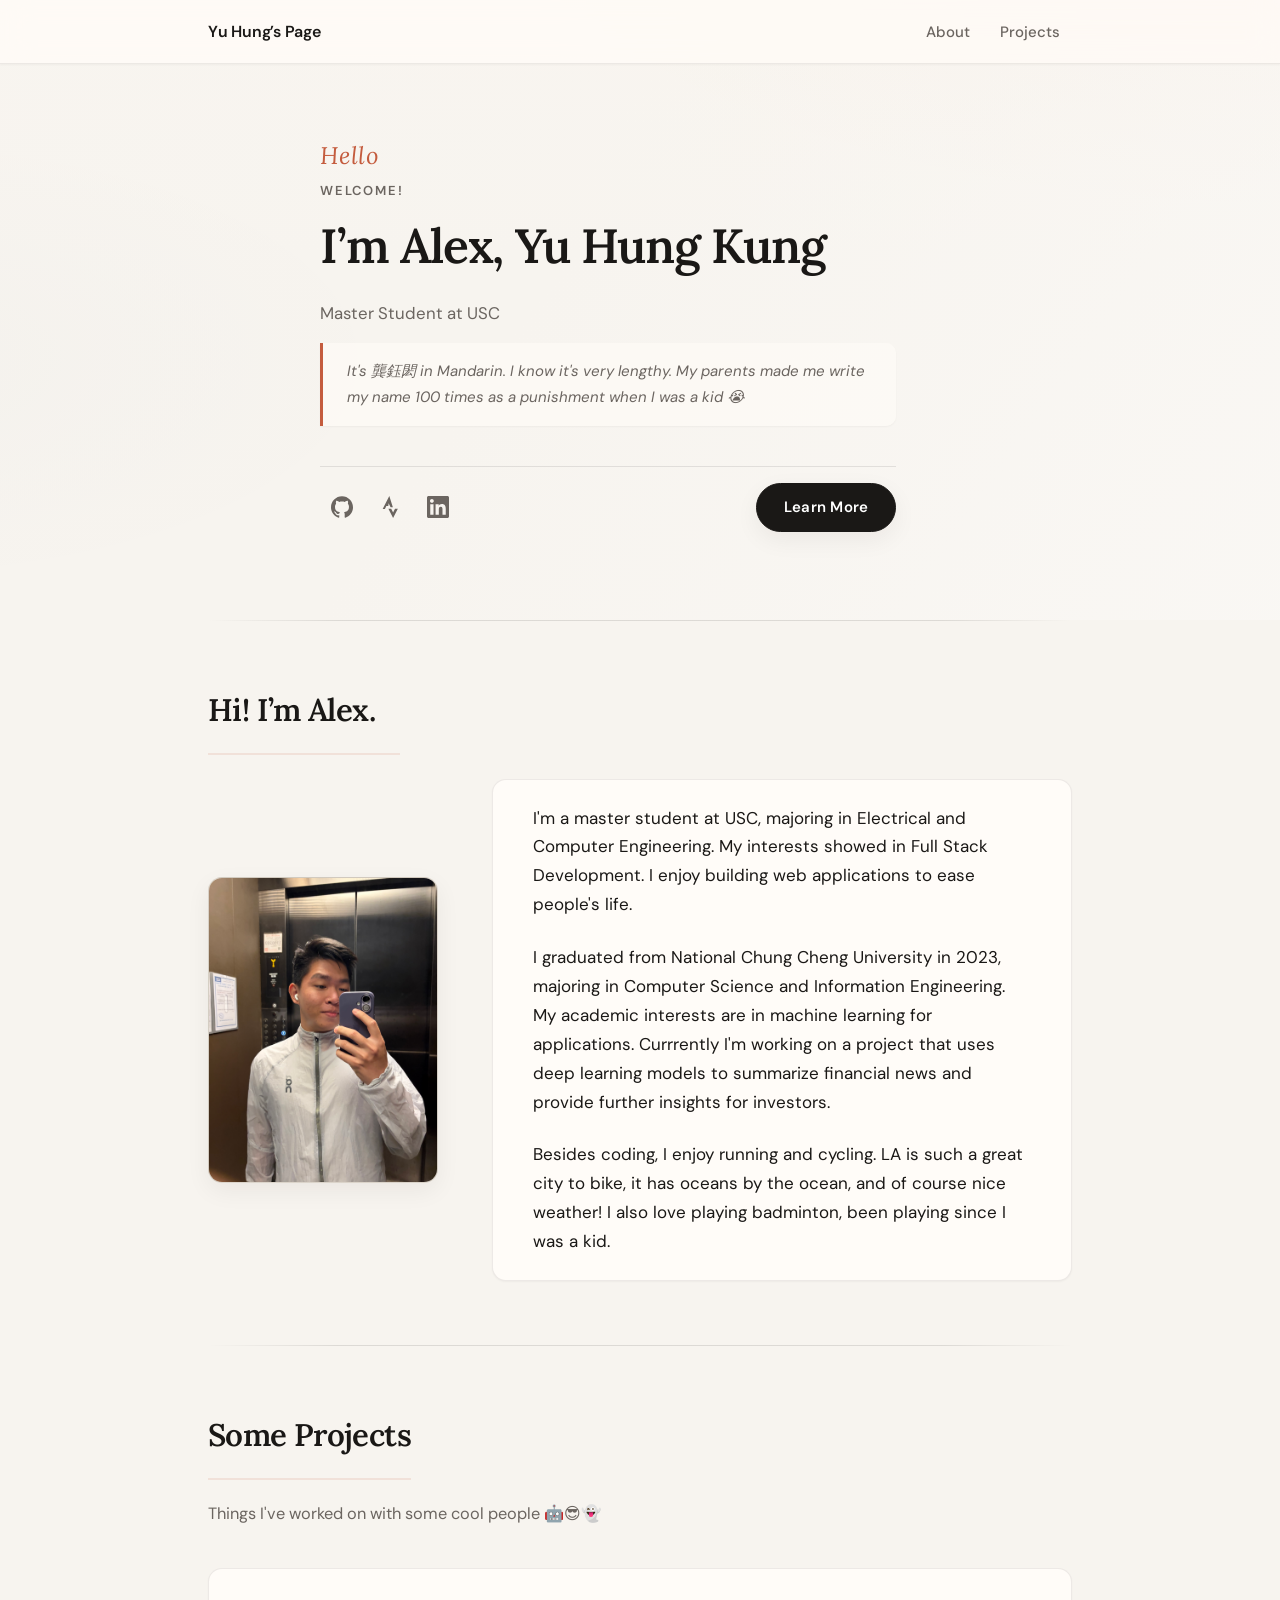
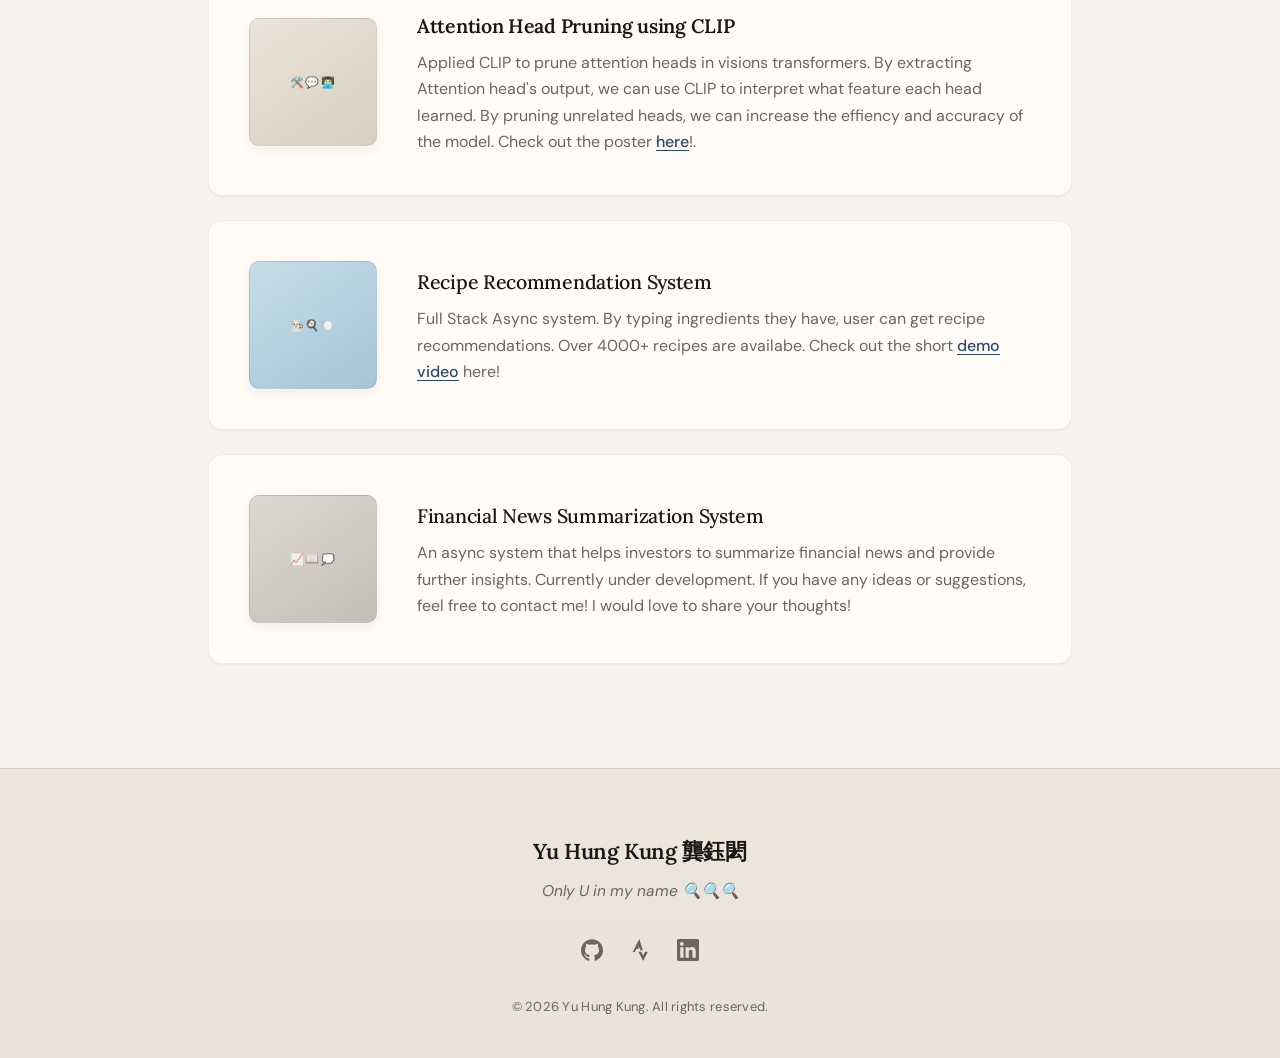
==== index.html @ aa0183d9 "20260429 First Commit My Portfolio" ====
<!DOCTYPE html>
<html lang="zh-Hant">
  <head>
    <meta charset="UTF-8" />
    <meta name="viewport" content="width=device-width, initial-scale=1" />
    <meta
      name="description"
      content="Your Name — personal site & portfolio"
    />
    <title>Yu Hung Kung</title>
    <link rel="preconnect" href="https://fonts.googleapis.com" />
    <link rel="preconnect" href="https://fonts.gstatic.com" crossorigin />
    <link
      href="https://fonts.googleapis.com/css2?family=DM+Sans:ital,opsz,wght@0,9..40,400;0,9..40,500;0,9..40,600;0,9..40,700;1,9..40,400&family=Lora:ital,wght@0,400;0,500;0,600;0,700;1,400&display=swap"
      rel="stylesheet"
    />
    <link rel="stylesheet" href="css/style.css" />
  </head>
  <body>
    <!-- Inline SVG symbols for social icons (no external assets) -->
    <svg
      class="svg-sprite"
      xmlns="http://www.w3.org/2000/svg"
      aria-hidden="true"
      focusable="false"
    >
      <symbol id="icon-github" viewBox="0 0 24 24">
        <path
          fill="currentColor"
          d="M12 .297c-6.63 0-12 5.373-12 12 0 5.303 3.438 9.8 8.205 11.385.6.113.82-.258.82-.577 0-.285-.01-1.04-.015-2.04-3.338.724-4.042-1.61-4.042-1.61C4.422 18.07 3.633 17.7 3.633 17.7c-1.087-.744.084-.729.084-.729 1.205.084 1.838 1.236 1.838 1.236 1.07 1.835 2.809 1.305 3.495.998.108-.776.417-1.305.76-1.605-2.665-.3-5.466-1.332-5.466-5.93 0-1.31.465-2.38 1.235-3.22-.135-.303-.54-1.523.105-3.176 0 0 1.005-.322 3.3 1.23.96-.267 1.98-.399 3-.405 1.02.006 2.04.138 3 .405 2.28-1.552 3.285-1.23 3.285-1.23.645 1.653.24 2.873.12 3.176.765.84 1.23 1.91 1.23 3.22 0 4.61-2.805 5.625-5.475 5.92.42.36.81 1.096.81 2.22 0 1.606-.015 2.896-.015 3.286 0 .315.21.69.825.57C20.565 22.092 24 17.592 24 12.297c0-6.627-5.373-12-12-12"
        />
      </symbol>
      <symbol id="icon-strava" viewBox="0 0 24 24">
        <path
          fill="currentColor"
          d="M15.387 17.944l-2.089-4.116h-3.065L15.387 24l5.15-10.172h-3.066m-7.008-5.972l2.208 4.292h2.442L11.244 0l-7.237 14.154h2.433l1.598-3.373h2.09"
        />
      </symbol>
      <symbol id="icon-linkedin" viewBox="0 0 24 24">
        <path
          fill="currentColor"
          d="M20.447 20.452h-3.554v-5.569c0-1.328-.027-3.037-1.852-3.037-1.853 0-2.136 1.445-2.136 2.939v5.667H9.351V9h3.414v1.561h.046c.477-.9 1.637-1.85 3.37-1.85 3.601 0 4.267 2.37 4.267 5.455v6.286zM5.337 7.433c-1.144 0-2.063-.926-2.063-2.065 0-1.138.92-2.063 2.063-2.063 1.14 0 2.064.925 2.064 2.063 0 1.139-.925 2.065-2.064 2.065zm1.782 13.019H3.555V9h3.564v11.452zM22.225 0H1.771C.792 0 0 .774 0 1.729v20.542C0 23.227.792 24 1.771 24h20.451C23.2 24 24 23.227 24 22.271V1.729C24 .774 23.2 0 22.222 0h.003z"
        />
      </symbol>
    </svg>

    <a class="skip-link" href="#main">跳至主要內容</a>

    <header class="site-header">
      <div class="container header-inner">
        <a class="logo" href="#">Yu Hung’s Page</a>
        <button
          type="button"
          class="nav-toggle"
          aria-expanded="false"
          aria-controls="site-nav"
          aria-label="開選單"
        >
          <span class="nav-toggle-bar"></span>
          <span class="nav-toggle-bar"></span>
        </button>
        <nav id="site-nav" class="site-nav" aria-label="主要導覽">
          <ul>
            <li><a href="#about">About</a></li>
            <li><a href="#projects">Projects</a></li>
          </ul>
        </nav>
      </div>
    </header>

    <main id="main">
      <section class="hero" aria-labelledby="hero-title">
        <!-- 同一個 hero-stack：影片 + 遮罩 + 文字疊在同一區塊，文字在上層 -->
        <div class="hero-stack">
          <div class="hero-media" aria-hidden="true">
            <video
              class="hero-video"
              autoplay
              muted
              loop
              playsinline
              preload="auto"
            >
              <source src="assets/background.mp4" type="video/mp4" />
            </video>
            <div class="hero-media-overlay"></div>
          </div>
          <div class="container hero-inner">
            <p class="hero-hello">Hello</p>
            <p class="hero-welcome">Welcome!</p>
            <h1 id="hero-title" class="hero-title">I’m Alex, Yu Hung Kung</h1>
            <p class="hero-tagline">
              Master Student at USC
            </p>
            <p class="hero-note" lang="en">
              It's 龔鈺閎 in Mandarin. I know it's very lengthy. My parents made me write my name 100 times as a punishment when I was a kid 😭
            </p>
            <div class="hero-actions">
              <ul class="social-row social-row--icons" aria-label="Social media">
                <li>
                  <a
                    class="social-link social-link--icon"
                    href="https://github.com/alex1792"
                    rel="noopener noreferrer"
                    aria-label="GitHub"
                  >
                    <svg class="social-icon" width="22" height="22" aria-hidden="true">
                      <use href="#icon-github" />
                    </svg>
                  </a>
                </li>
                <li>
                  <a
                    class="social-link social-link--icon"
                    href="https://www.strava.com/athletes/153705700"
                    rel="noopener noreferrer"
                    aria-label="Strava"
                  >
                    <svg class="social-icon" width="22" height="22" aria-hidden="true">
                      <use href="#icon-strava" />
                    </svg>
                  </a>
                </li>
                <li>
                  <a
                    class="social-link social-link--icon"
                    href="https://www.linkedin.com/in/yu-hung-kung-9819b7233/"
                    rel="noopener noreferrer"
                    aria-label="LinkedIn"
                  >
                    <svg class="social-icon" width="22" height="22" aria-hidden="true">
                      <use href="#icon-linkedin" />
                    </svg>
                  </a>
                </li>
              </ul>
              <a class="btn-learn" href="#about">Learn More</a>
            </div>
          </div>
        </div>
      </section>

      <section id="about" class="section about" aria-labelledby="about-title">
        <div class="container">
          <h2 id="about-title" class="section-heading">Hi! I’m Alex.</h2>
          <div class="about-split">
            <div class="about-photo">
              <div class="about-photo-frame">
                <!-- 換成 <img src="..." alt="Portrait of Your Name" /> -->
                <img src="assets/pic_of_me.jpg" alt="Portrait of Me" />
                <!-- <span class="about-photo-placeholder" aria-hidden="true">YN</span> -->
              </div>
            </div>
            <div class="about-prose">
              <p>
                I'm a master student at USC, majoring in Electrical and Computer Engineering.
                My interests showed in Full Stack Development. I enjoy building web applications to ease people's life.
                
              </p>
              <p>
                I graduated from National Chung Cheng University in 2023, majoring in Computer Science and Information Engineering.
                My academic interests are in machine learning for applications. Currrently I'm working
                on a project that uses deep learning models to summarize financial news
                and provide further insights for investors.
              </p>
              <p>
                Besides coding, I enjoy running and cycling. LA is such a great
                city to bike, it has oceans by the ocean, and of course nice weather!
                I also love playing badminton, been playing since I was a kid.
              </p>
            </div>
          </div>
        </div>
      </section>

      <section id="projects" class="section projects" aria-labelledby="projects-title">
        <div class="container">
          <h2 id="projects-title" class="section-heading">Some Projects</h2>
          <p class="projects-intro">
            Things I've worked on with some cool people 🤖😎👻
          </p>
          <div class="project-list">
            <article class="project-row">
              <div class="project-thumb">
                <span class="project-thumb-label">🛠️💬👨🏻‍💻</span>
              </div>
              <div class="project-copy">
                <h3 class="project-name">Attention Head Pruning using CLIP</h3>
                <p>
                  Applied CLIP to prune attention heads in visions transformers. By extracting Attention
                  head's output, we can use CLIP to interpret what feature each head learned.
                  By pruning unrelated heads, we can increase the effiency and accuracy of the model.

                  Check out the poster <a href="assets/Poster_Attention-Head_Pruning_for_Robust_Waterbirds_Classification.pdf">here</a>!.
                </p>
              </div>
            </article>
            <article class="project-row">
              <div class="project-thumb project-thumb--accent">
                <span class="project-thumb-label">👨🏻‍🍳🍳🍽️</span>
              </div>
              <div class="project-copy">
                <h3 class="project-name">
                  <a
                    href="https://github.com/alex1792/ee547-final-project-alex1792"
                    rel="noopener noreferrer"
                  >Recipe Recommendation System</a>
                </h3>
                <p>
                  Full Stack Async system. By typing ingredients they have, user can get
                  recipe recommendations. Over 4000+ recipes are availabe. Check out the 
                  short <a href="https://youtube.com/shorts/aTiYd_9zRZQ">demo video</a> here!
                </p>
              </div>
            </article>
            <article class="project-row">
              <div class="project-thumb project-thumb--muted">
                <span class="project-thumb-label">📈📖💭</span>
              </div>
              <div class="project-copy">
                <h3 class="project-name">
                  <a
                    href="https://github.com/alex1792/finance_news_summary_system"
                    rel="noopener noreferrer"
                  >Financial News Summarization System</a>
                </h3>
                <p>
                  An async system that helps investors to summarize financial news
                  and provide further insights. Currently under development. If you
                  have any ideas or suggestions, feel free to contact me! I would love
                  to share your thoughts!
                </p>
              </div>
            </article>
          </div>
        </div>
      </section>
    </main>

    <footer class="site-footer">
      <div class="container footer-inner">
        <p class="footer-name">Yu Hung Kung 龔鈺閎</p>
        <p class="footer-tagline">Only U in my name 🔍🔍🔍</p>
        <ul class="social-row social-row--icons social-row--footer" aria-label="Social media">
          <li>
            <a
              class="social-link social-link--icon"
              href="https://github.com/alex1792"
              rel="noopener noreferrer"
              aria-label="GitHub"
            >
              <svg class="social-icon" width="22" height="22" aria-hidden="true">
                <use href="#icon-github" />
              </svg>
            </a>
          </li>
          <li>
            <a
              class="social-link social-link--icon"
              href="https://www.strava.com/athletes/153705700"
              rel="noopener noreferrer"
              aria-label="Strava"
            >
              <svg class="social-icon" width="22" height="22" aria-hidden="true">
                <use href="#icon-strava" />
              </svg>
            </a>
          </li>
          <li>
            <a
              class="social-link social-link--icon"
              href="https://www.linkedin.com/in/yu-hung-kung-9819b7233/"
              rel="noopener noreferrer"
              aria-label="LinkedIn"
            >
              <svg class="social-icon" width="22" height="22" aria-hidden="true">
                <use href="#icon-linkedin" />
              </svg>
            </a>
          </li>
        </ul>
        <p class="footer-copy">© <span id="year"></span> Yu Hung Kung. All rights reserved.</p>
      </div>
    </footer>

    <script src="js/main.js"></script>
  </body>
</html>
---- css/style.css ----
/* Light academic portfolio — refined spacing, warmth, and micro-interaction */
:root {
  --bg: #f7f4ef;
  --bg-warm: #faf6f0;
  --bg-subtle: #ece6db;
  --surface: #fffcf8;
  --surface-elevated: #ffffff;
  --text: #1a1816;
  --text-muted: #6b6560;
  --link: #2a4a6f;
  --link-hover: #1e3550;
  --accent: #c45c3e;
  --accent-soft: rgba(196, 92, 62, 0.12);
  --border: rgba(26, 24, 22, 0.08);
  --border-strong: rgba(26, 24, 22, 0.14);
  --shadow-sm: 0 1px 2px rgba(26, 24, 22, 0.04);
  --shadow-md: 0 8px 24px rgba(26, 24, 22, 0.06);
  --shadow-lg: 0 20px 50px rgba(26, 24, 22, 0.08);
  --radius: 14px;
  --radius-sm: 10px;
  --radius-pill: 999px;
  --font-sans: "DM Sans", system-ui, sans-serif;
  --font-serif: "Lora", Georgia, serif;
  --space-xs: 0.5rem;
  --space-sm: 1rem;
  --space-md: 1.5rem;
  --space-lg: 2.5rem;
  --space-xl: 4rem;
  --max-width: 40rem;
  --wide-max: 54rem;
  /* 與 .hero-note 同寬，讓下方 actions 右緣對齊 */
  --hero-note-max: 36rem;
  /* Hero 背景影片垂直對準：50% 置中；數字变大（例如 65%–85%）= 畫面多看影片下方 */
  --hero-video-anchor-y: 70%;
  --header-h: 4rem;
  --ease-out: cubic-bezier(0.22, 1, 0.36, 1);
}

*,
*::before,
*::after {
  box-sizing: border-box;
}

html {
  scroll-behavior: smooth;
}

@media (prefers-reduced-motion: reduce) {
  html {
    scroll-behavior: auto;
  }

  *,
  *::before,
  *::after {
    animation-duration: 0.01ms !important;
    animation-iteration-count: 1 !important;
    transition-duration: 0.01ms !important;
  }
}

body {
  margin: 0;
  font-family: var(--font-sans);
  font-size: 1.0625rem;
  line-height: 1.7;
  color: var(--text);
  background-color: var(--bg);
  background-image:
    radial-gradient(ellipse 120% 80% at 100% -20%, rgba(196, 92, 62, 0.06), transparent 55%),
    radial-gradient(ellipse 80% 50% at -10% 40%, rgba(42, 74, 111, 0.04), transparent 50%),
    linear-gradient(180deg, var(--bg-warm) 0%, var(--bg) 28%, var(--bg) 100%);
  background-attachment: fixed;
  -webkit-font-smoothing: antialiased;
}

/* Hidden SVG sprite for <use href="#icon-…"> */
.svg-sprite {
  position: absolute;
  width: 0;
  height: 0;
  overflow: hidden;
}

::selection {
  background: rgba(42, 74, 111, 0.14);
  color: var(--text);
}

img {
  max-width: 100%;
  height: auto;
  display: block;
}

a {
  color: var(--link);
  text-decoration: underline;
  text-decoration-thickness: 1px;
  text-underline-offset: 0.2em;
  transition: color 0.15s var(--ease-out);
}

a:hover {
  color: var(--link-hover);
}

:focus-visible {
  outline: 2px solid var(--link);
  outline-offset: 3px;
}

.skip-link {
  position: absolute;
  top: -100px;
  left: var(--space-sm);
  padding: var(--space-xs) var(--space-sm);
  background: var(--text);
  color: var(--bg-warm);
  font-weight: 600;
  border-radius: var(--radius-sm);
  z-index: 100;
  text-decoration: none;
}

.skip-link:focus {
  top: var(--space-sm);
}

.skip-link:focus-visible {
  outline: 2px solid var(--accent);
  outline-offset: 2px;
}

.container {
  width: min(100% - var(--space-md) * 2, var(--wide-max));
  margin-inline: auto;
}

/* Header */
.site-header {
  position: sticky;
  top: 0;
  z-index: 50;
  height: var(--header-h);
  background: rgba(255, 252, 248, 0.78);
  backdrop-filter: blur(14px) saturate(1.2);
  -webkit-backdrop-filter: blur(14px) saturate(1.2);
  border-bottom: 1px solid var(--border);
  box-shadow: var(--shadow-sm);
}

.header-inner {
  height: 100%;
  display: flex;
  align-items: center;
  justify-content: space-between;
  gap: var(--space-sm);
}

.logo {
  font-weight: 600;
  font-size: 1rem;
  letter-spacing: -0.015em;
  color: var(--text);
  text-decoration: none;
  transition: color 0.2s var(--ease-out);
}

.logo:hover {
  color: var(--accent);
}

.site-nav ul {
  list-style: none;
  margin: 0;
  padding: 0;
  display: flex;
  gap: 0.35rem;
}

.site-nav a {
  color: var(--text-muted);
  text-decoration: none;
  font-weight: 500;
  font-size: 0.9375rem;
  padding: 0.4rem 0.75rem;
  border-radius: var(--radius-sm);
  transition:
    color 0.2s var(--ease-out),
    background 0.2s var(--ease-out);
}

.site-nav a:hover {
  color: var(--text);
  background: var(--accent-soft);
}

.nav-toggle {
  display: none;
  flex-direction: column;
  justify-content: center;
  gap: 6px;
  width: 44px;
  height: 44px;
  padding: 0;
  border: none;
  background: transparent;
  cursor: pointer;
  border-radius: var(--radius-sm);
}

.nav-toggle:focus-visible {
  outline-offset: 2px;
}

.nav-toggle-bar {
  display: block;
  width: 22px;
  height: 2px;
  background: var(--text);
  border-radius: 1px;
  margin-inline: auto;
  transition: transform 0.25s var(--ease-out);
}

.nav-toggle[aria-expanded="true"] .nav-toggle-bar:first-child {
  transform: translateY(4px) rotate(45deg);
}

.nav-toggle[aria-expanded="true"] .nav-toggle-bar:last-child {
  transform: translateY(-4px) rotate(-45deg);
}

@media (max-width: 720px) {
  .nav-toggle {
    display: flex;
  }

  .site-nav {
    position: absolute;
    top: var(--header-h);
    left: 0;
    right: 0;
    background: var(--surface-elevated);
    border-bottom: 1px solid var(--border);
    padding: var(--space-md);
    box-shadow: var(--shadow-lg);
    visibility: hidden;
    opacity: 0;
    transform: translateY(-8px);
    transition:
      opacity 0.22s var(--ease-out),
      transform 0.22s var(--ease-out),
      visibility 0.22s;
  }

  .site-nav.is-open {
    visibility: visible;
    opacity: 1;
    transform: translateY(0);
  }

  .site-nav ul {
    flex-direction: column;
    gap: 0.25rem;
  }

  .site-nav a {
    display: block;
    padding: 0.6rem 0.85rem;
  }
}

/* Hero — video + overlay + 文字在同一個 .hero-stack 內疊層（文字 z-index 在上） */
.hero {
  width: 100%;
  overflow: clip;
  padding: 0;
}

.hero-stack {
  position: relative;
  width: 100%;
  min-height: clamp(26rem, 58vh, 48rem);
  isolation: isolate;
}

.hero-media {
  position: absolute;
  inset: 0;
  z-index: 0;
  overflow: hidden;
  width: 100%;
  height: 100%;
}

.hero-video {
  position: absolute;
  inset: 0;
  width: 100%;
  height: 100%;
  display: block;
  object-fit: cover;
  object-position: center var(--hero-video-anchor-y);
}

.hero-media-overlay {
  position: absolute;
  inset: 0;
  z-index: 1;
  pointer-events: none;
  background: linear-gradient(
    125deg,
    rgba(247, 244, 239, 0.72) 0%,
    rgba(247, 244, 239, 0.48) 42%,
    rgba(250, 248, 245, 0.82) 100%
  );
}

@media (prefers-reduced-motion: reduce) {
  .hero-video {
    display: none;
  }

  .hero-media {
    background-color: var(--bg);
    background-image: radial-gradient(
      ellipse 90% 70% at 80% 0%,
      rgba(196, 92, 62, 0.07),
      transparent 55%
    );
  }
}

.hero-inner {
  position: relative;
  z-index: 2;
  max-width: var(--max-width);
  padding: calc(var(--space-xl) + 0.5rem) 0 calc(var(--space-xl) + var(--space-md));
}

.hero-hello {
  font-family: var(--font-serif);
  font-size: 1.5rem;
  font-style: italic;
  font-weight: 400;
  color: var(--accent);
  margin: 0 0 0.2rem;
  letter-spacing: 0.02em;
}

.hero-welcome {
  margin: 0 0 var(--space-sm);
  font-weight: 600;
  font-size: 0.8125rem;
  letter-spacing: 0.14em;
  text-transform: uppercase;
  color: var(--text-muted);
}

.hero-title {
  font-family: var(--font-serif);
  font-size: clamp(2.05rem, 5vw, 3rem);
  font-weight: 600;
  line-height: 1.18;
  letter-spacing: -0.025em;
  margin: 0 0 var(--space-md);
  color: var(--text);
}

.hero-tagline {
  margin: 0 0 var(--space-sm);
  color: var(--text-muted);
  max-width: var(--hero-note-max);
  font-size: 1.05rem;
}

.hero-note {
  margin: 0 0 var(--space-md);
  padding: var(--space-sm) var(--space-md);
  font-size: 0.9375rem;
  color: var(--text-muted);
  font-style: italic;
  max-width: var(--hero-note-max);
  background: rgba(255, 252, 248, 0.65);
  border-left: 3px solid var(--accent);
  border-radius: 0 var(--radius-sm) var(--radius-sm) 0;
  box-shadow: var(--shadow-sm);
}

.social-row {
  list-style: none;
  margin: 0 0 var(--space-md);
  padding: 0;
  display: flex;
  flex-wrap: wrap;
  align-items: center;
  gap: 0.15rem 0;
}

.social-row--icons {
  gap: 0.25rem;
}

.social-row li {
  display: inline-flex;
  align-items: center;
}

.social-row li:not(:last-child)::after {
  content: "";
  display: block;
  width: 4px;
  height: 4px;
  margin: 0 0.65rem;
  border-radius: 50%;
  background: var(--border-strong);
  opacity: 0.6;
}

.social-row--icons li:not(:last-child)::after {
  display: none;
}

.social-link {
  font-weight: 500;
  font-size: 0.9375rem;
  text-decoration: none;
  color: var(--link);
  padding: 0.35rem 0.5rem;
  margin: 0 -0.25rem;
  border-radius: var(--radius-sm);
  transition:
    color 0.2s var(--ease-out),
    background 0.2s var(--ease-out);
}

.social-link:hover {
  color: var(--link-hover);
  background: rgba(42, 74, 111, 0.08);
  text-decoration: none;
}

.social-link--icon {
  display: inline-flex;
  align-items: center;
  justify-content: center;
  width: 2.75rem;
  height: 2.75rem;
  padding: 0;
  margin: 0;
  color: var(--text-muted);
  border-radius: var(--radius-sm);
}

.social-link--icon:hover {
  color: var(--link);
  background: rgba(42, 74, 111, 0.1);
}

.social-icon {
  display: block;
  width: 1.375rem;
  height: 1.375rem;
  flex-shrink: 0;
  pointer-events: none;
}

.hero-actions {
  display: flex;
  flex-direction: row;
  flex-wrap: wrap;
  align-items: center;
  justify-content: space-between;
  gap: var(--space-sm) var(--space-md);
  /* 與 .hero-note 同寬，Learn More 右緣與卡片右緣對齊 */
  max-width: var(--hero-note-max);
  width: 100%;
  box-sizing: border-box;
  margin-top: var(--space-lg);
  padding-top: var(--space-sm);
  border-top: 1px solid rgba(26, 24, 22, 0.1);
}

.hero-actions .social-row {
  margin: 0;
  flex: 0 1 auto;
}

.btn-learn {
  display: inline-flex;
  align-items: center;
  justify-content: center;
  padding: 0.65rem 1.65rem;
  font-family: inherit;
  font-size: 0.9375rem;
  font-weight: 600;
  letter-spacing: 0.02em;
  color: var(--surface-elevated);
  background: var(--text);
  border-radius: var(--radius-pill);
  text-decoration: none;
  border: 1px solid var(--text);
  box-shadow: var(--shadow-md);
  transition:
    background 0.2s var(--ease-out),
    border-color 0.2s var(--ease-out),
    color 0.2s var(--ease-out),
    transform 0.2s var(--ease-out),
    box-shadow 0.2s var(--ease-out);
}

.btn-learn:hover {
  background: var(--link);
  border-color: var(--link);
  color: var(--surface-elevated);
  transform: translateY(-2px);
  box-shadow: var(--shadow-lg);
}

.btn-learn:active {
  transform: translateY(0);
}

.btn-learn:focus-visible {
  outline-offset: 4px;
}

/* Sections */
.section {
  position: relative;
  padding: var(--space-xl) 0;
}

.section::before {
  content: "";
  position: absolute;
  top: 0;
  left: 50%;
  transform: translateX(-50%);
  width: min(100% - var(--space-md) * 2, var(--wide-max));
  height: 1px;
  background: linear-gradient(
    90deg,
    transparent,
    var(--border-strong) 15%,
    var(--border-strong) 85%,
    transparent
  );
  opacity: 0.85;
}

.section-heading {
  font-family: var(--font-serif);
  font-size: clamp(1.55rem, 3.2vw, 1.95rem);
  font-weight: 600;
  margin: 0 0 var(--space-md);
  letter-spacing: -0.02em;
  color: var(--text);
  padding-bottom: var(--space-sm);
  border-bottom: 2px solid var(--accent-soft);
  display: inline-block;
  min-width: min(100%, 12rem);
}

/* About */
.about-split {
  display: grid;
  gap: var(--space-lg);
  align-items: start;
}

@media (min-width: 720px) {
  .about-split {
    grid-template-columns: minmax(0, 230px) minmax(0, 1fr);
    gap: calc(var(--space-xl) * 0.85);
    align-items: center;
  }
}

.about-photo-frame {
  width: 100%;
  max-width: 230px;
  margin-inline: auto;
  border-radius: var(--radius);
  overflow: hidden;
  background: linear-gradient(160deg, var(--bg-subtle) 0%, #dfd8cc 100%);
  border: 1px solid var(--border);
  box-shadow:
    var(--shadow-md),
    0 0 0 1px rgba(255, 255, 255, 0.5) inset;
}

.about-photo-frame img {
  width: 100%;
  height: auto;
  display: block;
}

.about-photo-placeholder {
  font-family: var(--font-serif);
  font-size: 2.75rem;
  font-weight: 600;
  color: rgba(107, 101, 96, 0.55);
  user-select: none;
  display: flex;
  align-items: center;
  justify-content: center;
  width: 100%;
  min-height: 8rem;
  padding: var(--space-md);
}

.about-prose {
  background: var(--surface);
  padding: var(--space-md) var(--space-lg);
  border-radius: var(--radius);
  border: 1px solid var(--border);
  box-shadow: var(--shadow-sm);
}

.about-prose p {
  margin: 0 0 var(--space-md);
  color: var(--text);
}

.about-prose p:last-child {
  margin-bottom: 0;
}

.about-prose a {
  font-weight: 500;
}

/* Projects */
.projects-intro {
  margin: calc(var(--space-sm) * -0.25) 0 var(--space-lg);
  color: var(--text-muted);
  max-width: 38rem;
  font-size: 1.02rem;
}

.project-list {
  display: flex;
  flex-direction: column;
  gap: var(--space-md);
}

.project-row {
  display: grid;
  gap: var(--space-md);
  align-items: center;
  padding: var(--space-md) var(--space-lg);
  background: var(--surface);
  border: 1px solid var(--border);
  border-radius: var(--radius);
  box-shadow: var(--shadow-sm);
  transition:
    border-color 0.25s var(--ease-out),
    box-shadow 0.25s var(--ease-out),
    transform 0.25s var(--ease-out);
}

.project-row:hover {
  border-color: var(--border-strong);
  box-shadow: var(--shadow-md);
  transform: translateY(-2px);
}

@media (min-width: 600px) {
  .project-row {
    grid-template-columns: 128px minmax(0, 1fr);
    gap: var(--space-lg);
    padding: var(--space-lg);
  }
}

.project-thumb {
  width: 100%;
  max-width: 128px;
  margin-inline: auto;
  aspect-ratio: 1;
  border-radius: var(--radius-sm);
  background: linear-gradient(145deg, #ebe4d8 0%, #d8cfc0 100%);
  display: flex;
  align-items: center;
  justify-content: center;
  border: 1px solid var(--border);
  box-shadow: 0 4px 12px rgba(26, 24, 22, 0.06);
}

.project-thumb--accent {
  background: linear-gradient(145deg, #c8dde8 0%, #a3c5d6 100%);
}

.project-thumb--muted {
  background: linear-gradient(145deg, #ddd8d0 0%, #c4bfb6 100%);
}

.project-thumb-label {
  font-size: 0.6875rem;
  font-weight: 700;
  text-transform: lowercase;
  letter-spacing: 0.12em;
  color: rgba(107, 101, 96, 0.9);
}

.project-name {
  font-family: var(--font-serif);
  font-size: 1.22rem;
  font-weight: 600;
  margin: 0 0 var(--space-xs);
  letter-spacing: -0.015em;
  color: var(--text);
}

.project-name > a {
  color: inherit;
  text-decoration: none;
  transition: color 0.15s var(--ease-out);
}

.project-name > a:hover {
  color: var(--link);
  text-decoration: underline;
}

.project-name > a:focus-visible {
  outline-offset: 3px;
  border-radius: 4px;
}

.project-copy p {
  margin: 0;
  color: var(--text-muted);
  font-size: 0.998rem;
  line-height: 1.65;
}

.project-copy a {
  font-weight: 500;
}

.inline-code {
  font-family: ui-monospace, "SF Mono", monospace;
  font-size: 0.86em;
  background: var(--bg-subtle);
  padding: 0.15em 0.4em;
  border-radius: 6px;
  border: 1px solid var(--border);
  color: var(--text);
}

/* Footer */
.site-footer {
  margin-top: var(--space-lg);
  padding: var(--space-xl) 0 var(--space-lg);
  border-top: 1px solid var(--border);
  background: linear-gradient(180deg, var(--bg-subtle) 0%, #e8e2d8 100%);
}

.footer-inner {
  text-align: center;
  max-width: var(--max-width);
}

.footer-name {
  font-family: var(--font-serif);
  font-size: 1.35rem;
  font-weight: 600;
  margin: 0 0 var(--space-xs);
  letter-spacing: -0.02em;
}

.footer-tagline {
  margin: 0 0 var(--space-md);
  color: var(--text-muted);
  font-size: 0.96875rem;
  font-style: italic;
}

.social-row--footer {
  justify-content: center;
  margin-bottom: var(--space-md);
}

.footer-copy {
  margin: 0;
  font-size: 0.8125rem;
  color: var(--text-muted);
  letter-spacing: 0.02em;
}
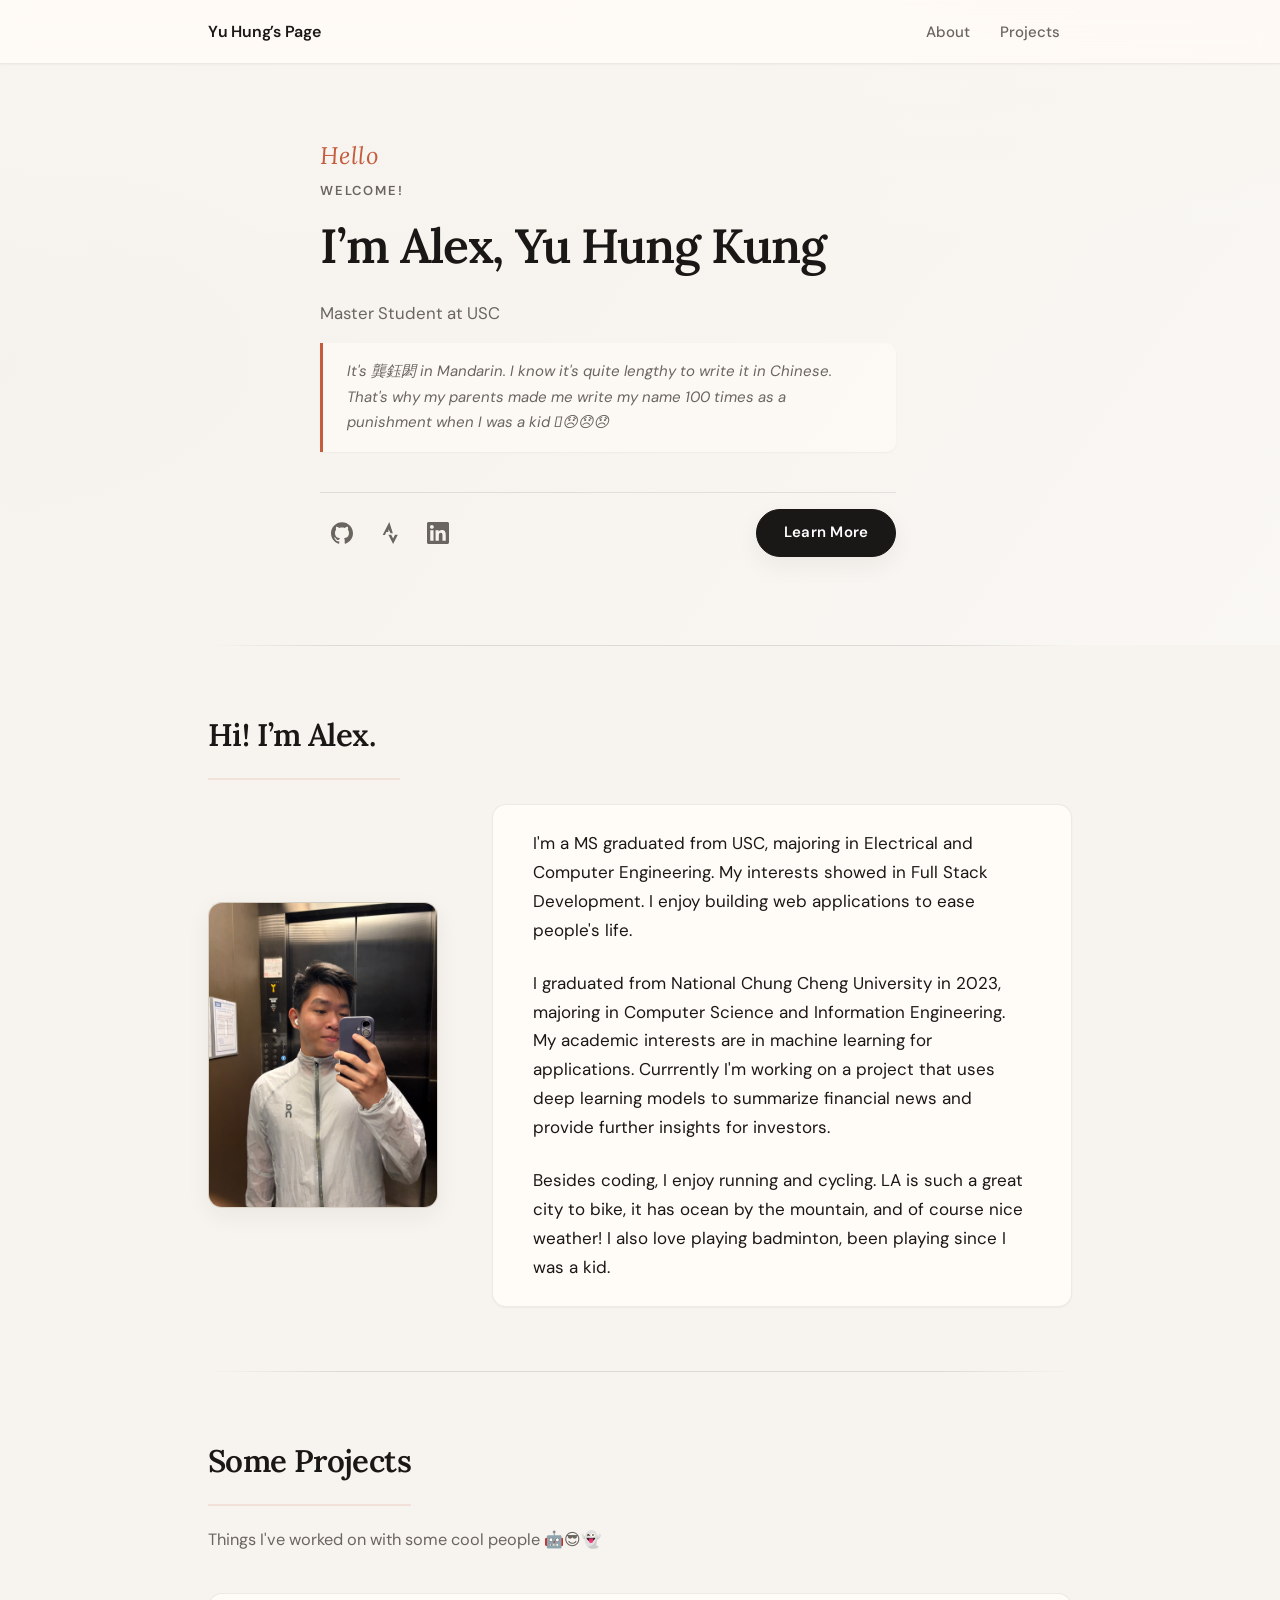
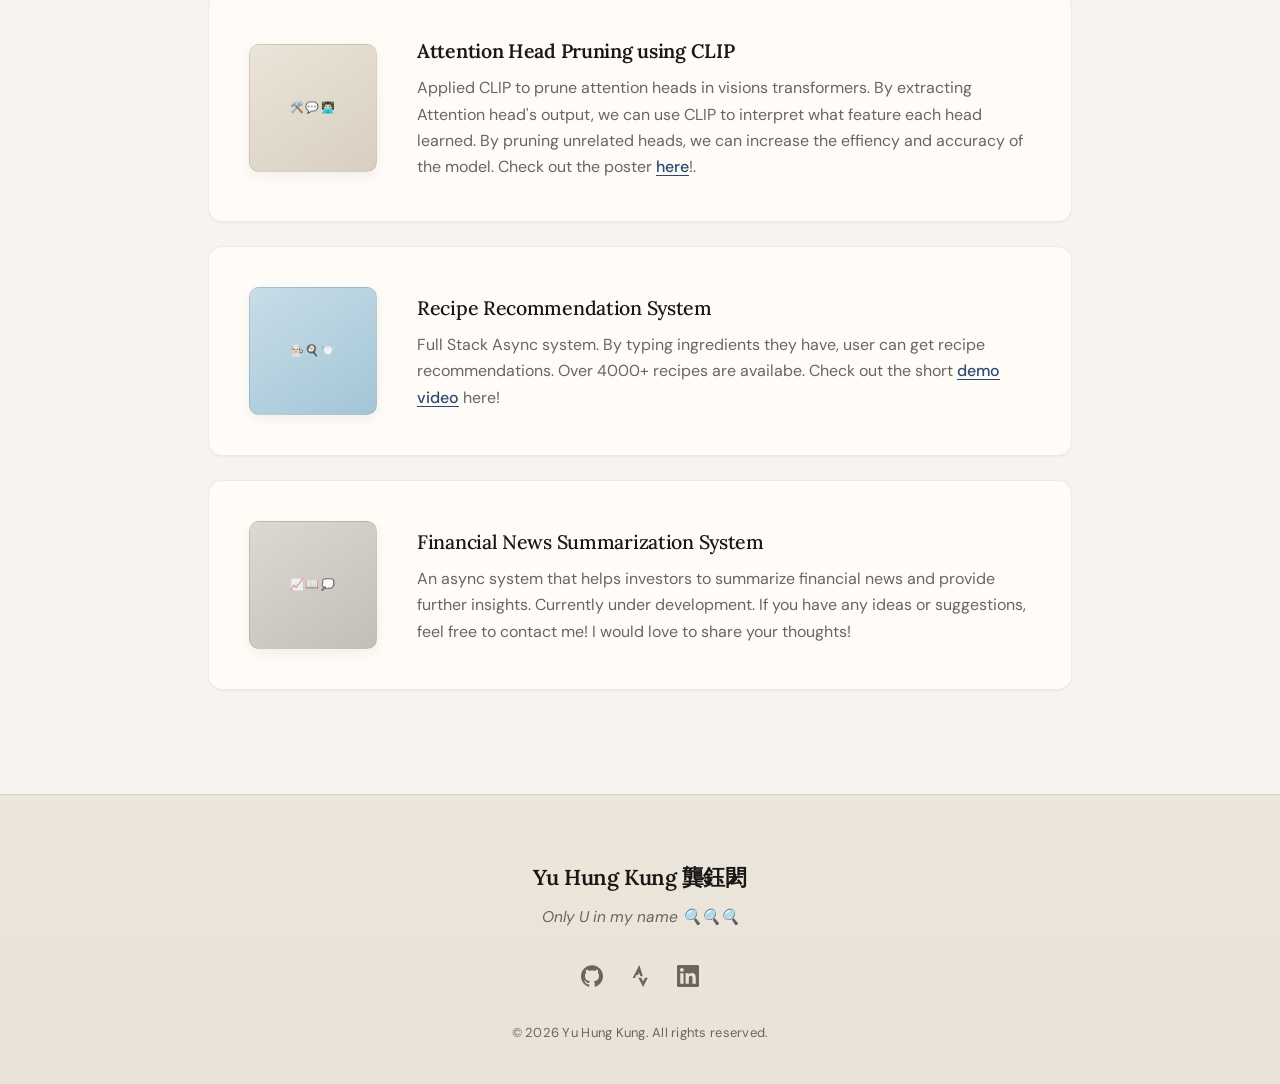
==== commit 219aa3eb: "Update and fix incorrect content Graduated from USC, and ocean by moutain" ====
--- a/index.html
+++ b/index.html
@@ -93,7 +93,7 @@
               Master Student at USC
             </p>
             <p class="hero-note" lang="en">
-              It's 龔鈺閎 in Mandarin. I know it's very lengthy. My parents made me write my name 100 times as a punishment when I was a kid 😭
+              It's 龔鈺閎 in Mandarin. I know it's quite lengthy to write it in Chinese. That's why my parents made me write my name 100 times as a punishment when I was a kid 🫩😞😞😞
             </p>
             <div class="hero-actions">
               <ul class="social-row social-row--icons" aria-label="Social media">
@@ -153,7 +153,7 @@
             </div>
             <div class="about-prose">
               <p>
-                I'm a master student at USC, majoring in Electrical and Computer Engineering.
+                I'm a MS graduated from USC, majoring in Electrical and Computer Engineering.
                 My interests showed in Full Stack Development. I enjoy building web applications to ease people's life.
                 
               </p>
@@ -165,7 +165,7 @@
               </p>
               <p>
                 Besides coding, I enjoy running and cycling. LA is such a great
-                city to bike, it has oceans by the ocean, and of course nice weather!
+                city to bike, it has ocean by the mountain, and of course nice weather!
                 I also love playing badminton, been playing since I was a kid.
               </p>
             </div>
@@ -282,6 +282,9 @@
         <p class="footer-copy">© <span id="year"></span> Yu Hung Kung. All rights reserved.</p>
       </div>
     </footer>
+    <!-- <div>
+      <button id="dummy-button">Dummy Button</button>
+    </div> -->
 
     <script src="js/main.js"></script>
   </body>
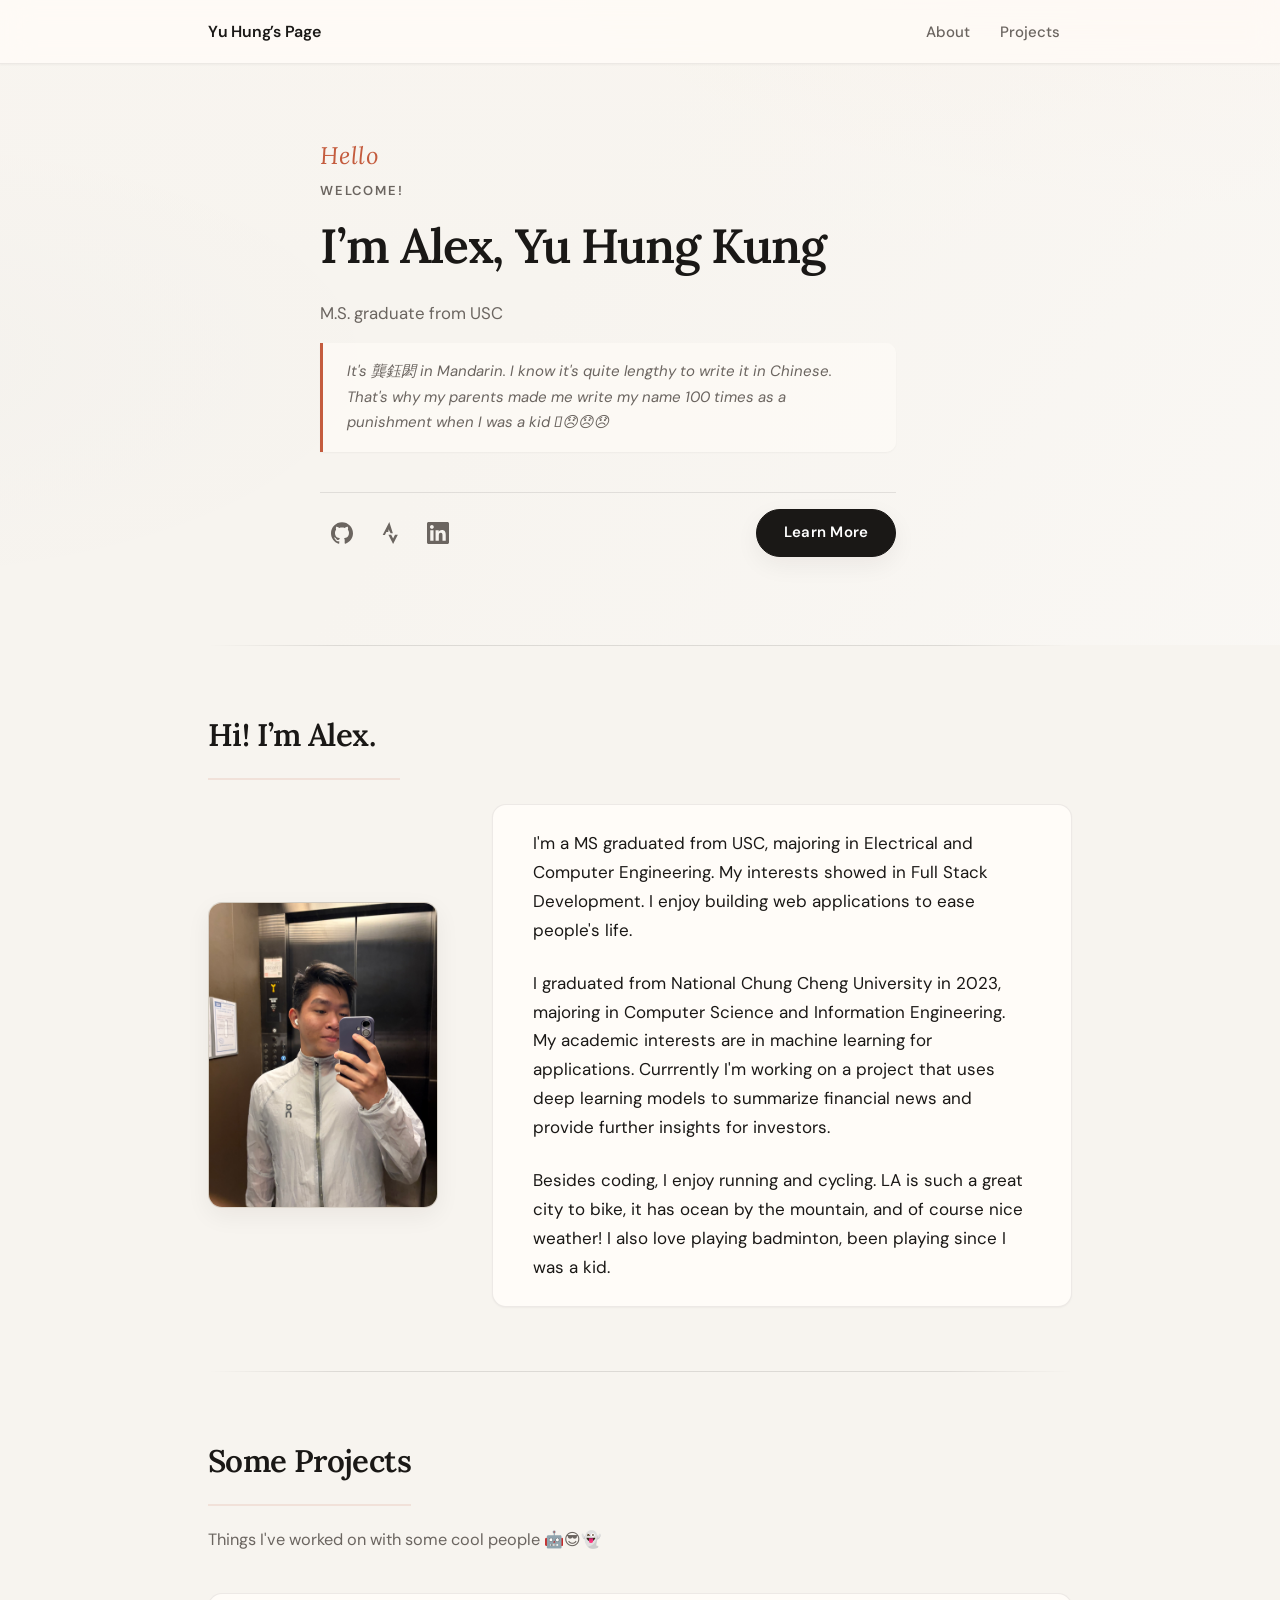
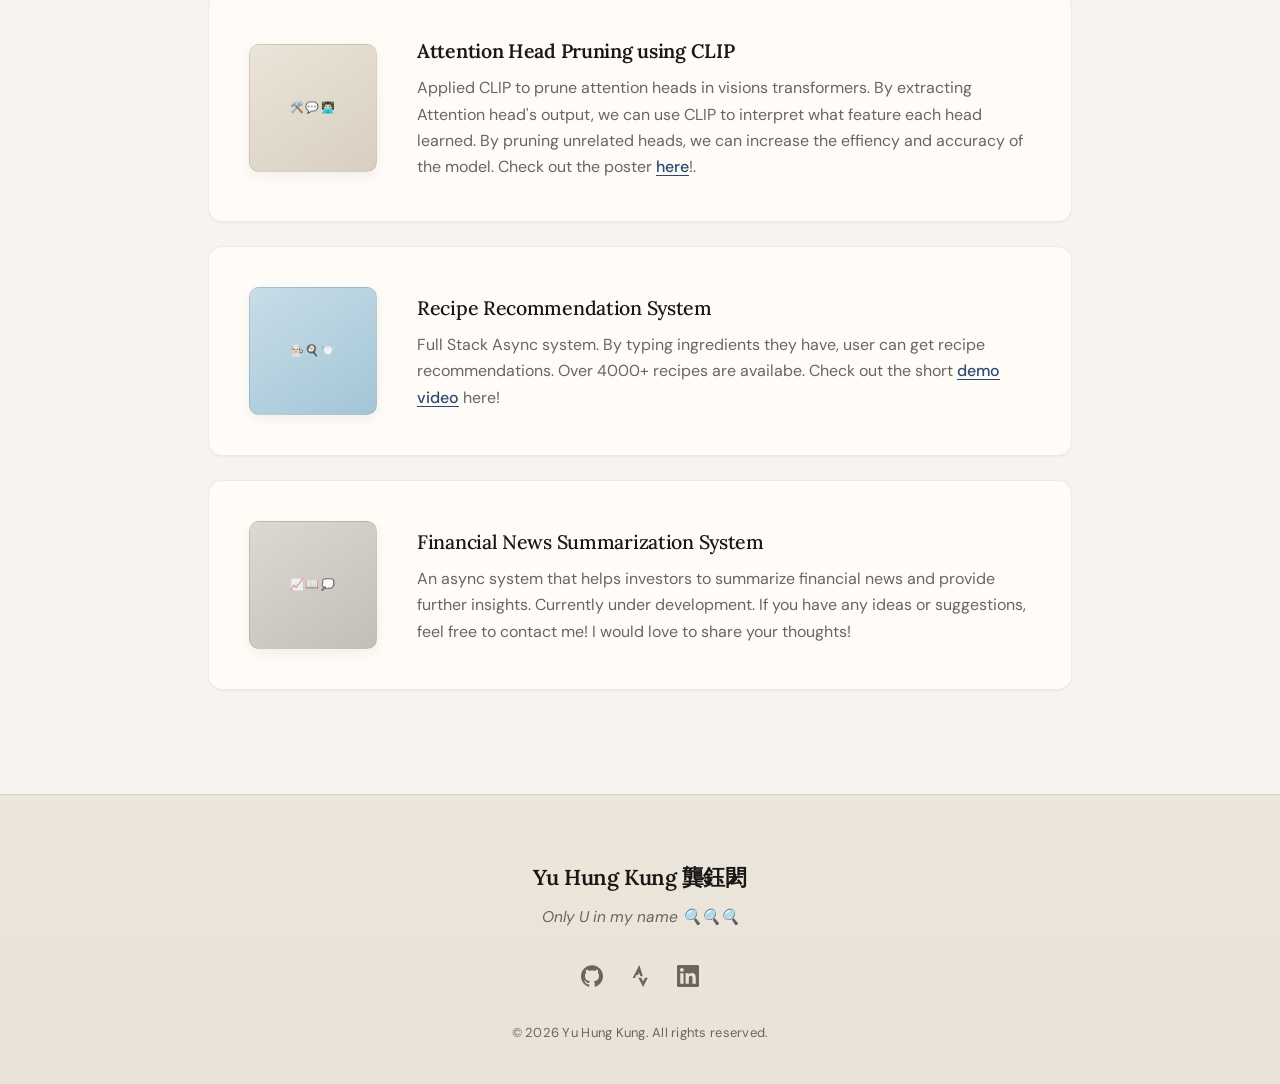
==== commit f50ad779: "Update current status From Master Student @ USC to M.S. Graduate from USC" ====
--- a/index.html
+++ b/index.html
@@ -90,7 +90,7 @@
             <p class="hero-welcome">Welcome!</p>
             <h1 id="hero-title" class="hero-title">I’m Alex, Yu Hung Kung</h1>
             <p class="hero-tagline">
-              Master Student at USC
+              M.S. graduate from USC
             </p>
             <p class="hero-note" lang="en">
               It's 龔鈺閎 in Mandarin. I know it's quite lengthy to write it in Chinese. That's why my parents made me write my name 100 times as a punishment when I was a kid 🫩😞😞😞
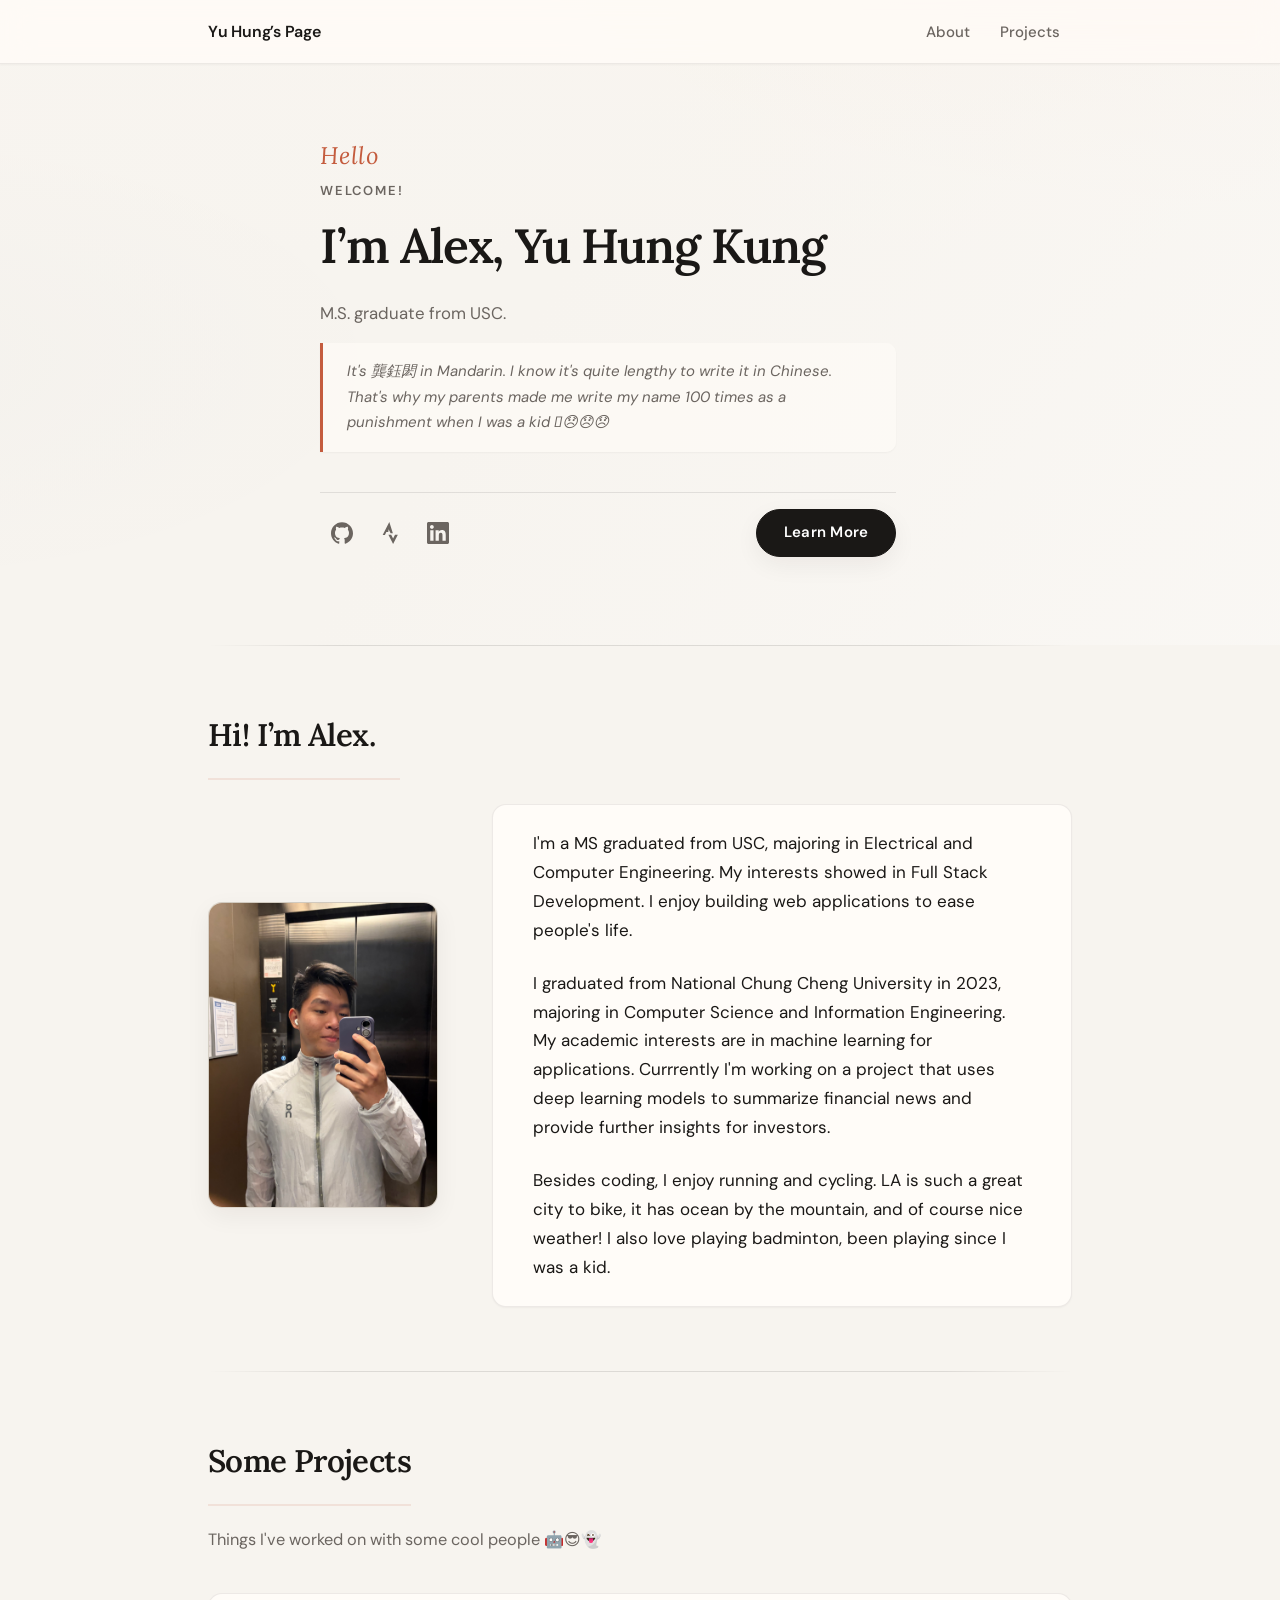
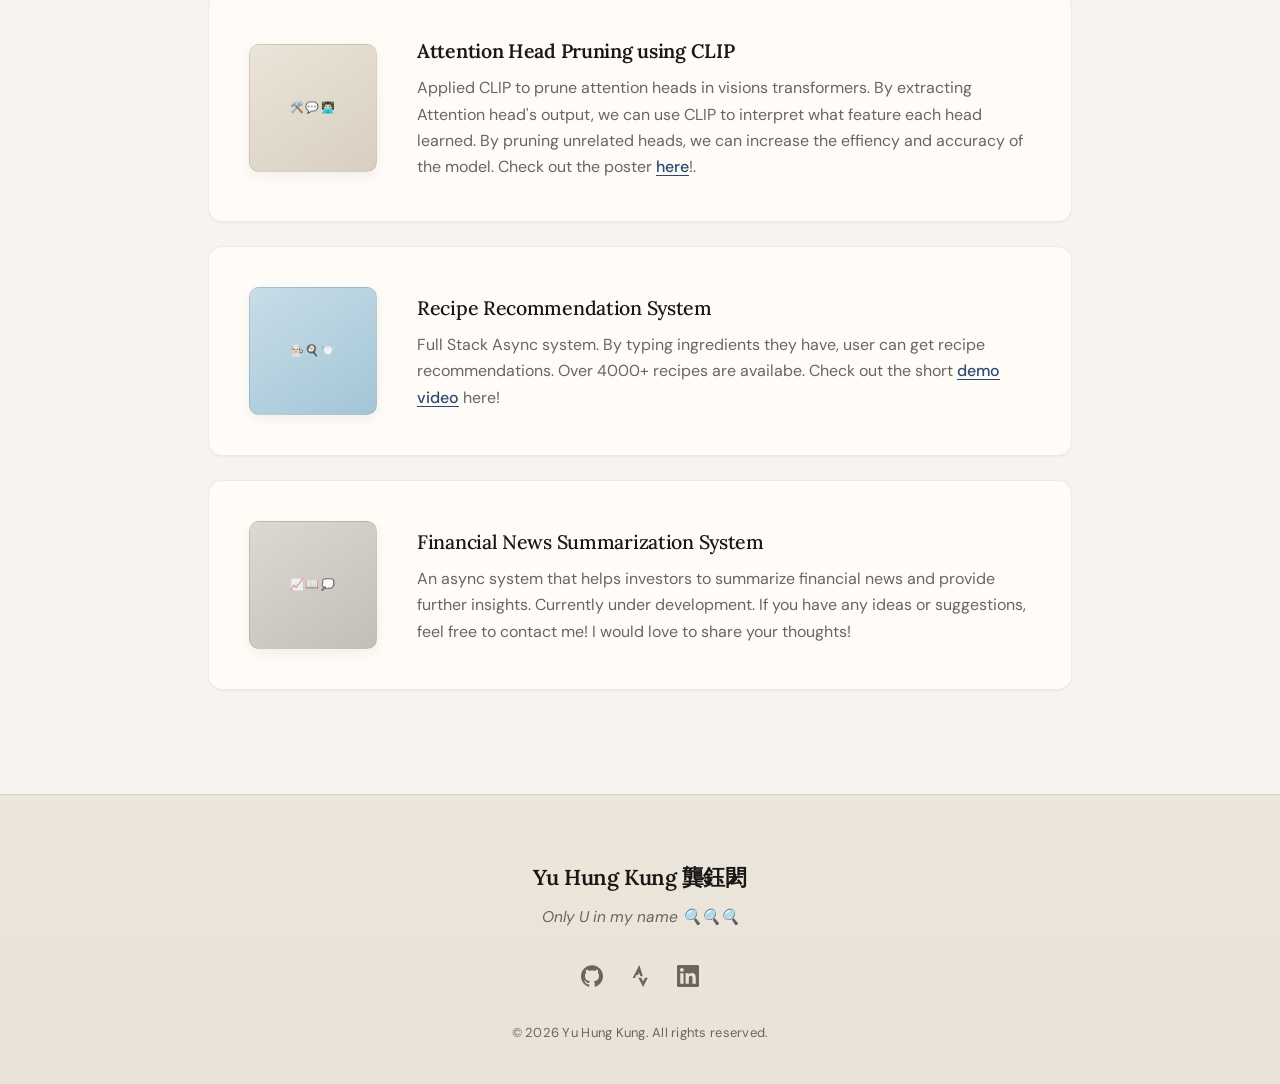
==== commit de2d8053: "Update index.html" ====
--- a/index.html
+++ b/index.html
@@ -90,7 +90,7 @@
             <p class="hero-welcome">Welcome!</p>
             <h1 id="hero-title" class="hero-title">I’m Alex, Yu Hung Kung</h1>
             <p class="hero-tagline">
-              M.S. graduate from USC
+              M.S. graduate from USC.
             </p>
             <p class="hero-note" lang="en">
               It's 龔鈺閎 in Mandarin. I know it's quite lengthy to write it in Chinese. That's why my parents made me write my name 100 times as a punishment when I was a kid 🫩😞😞😞
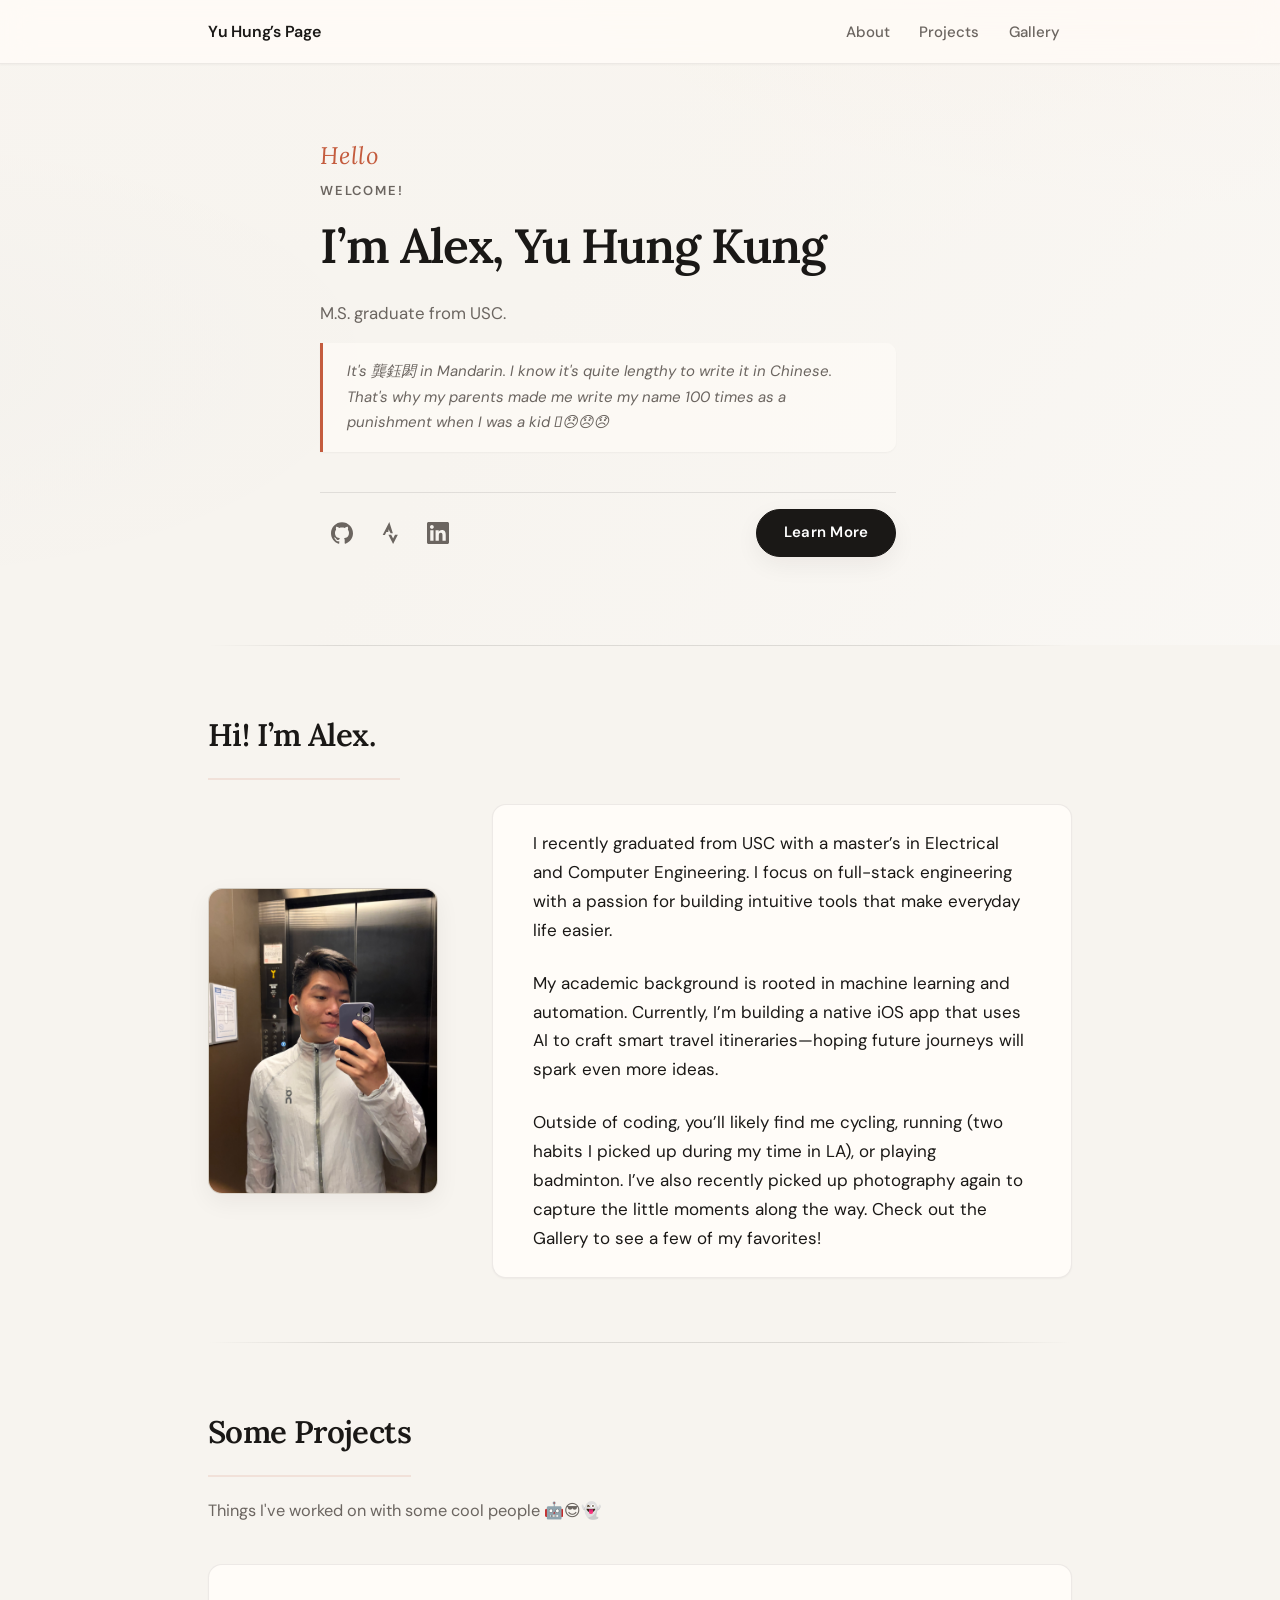
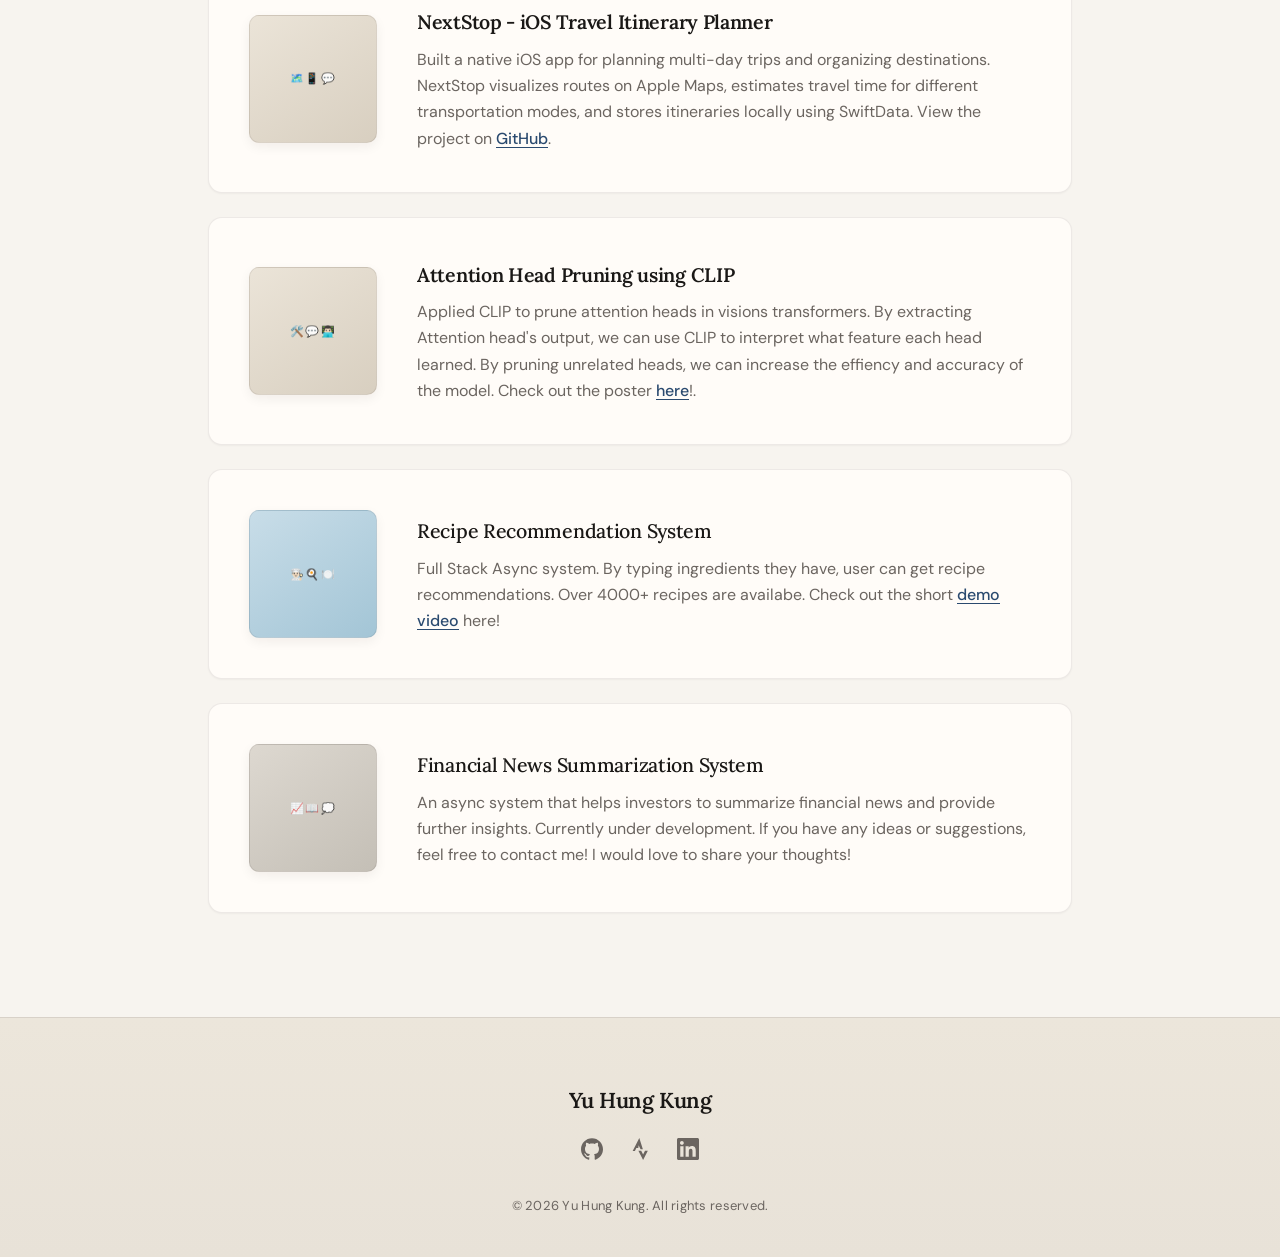
==== commit df285dbb: "Adding Gallery page and update on index.html - Adding photo gallery with 16 pics  - Updated the self" ====
--- a/index.html
+++ b/index.html
@@ -63,6 +63,7 @@
           <ul>
             <li><a href="#about">About</a></li>
             <li><a href="#projects">Projects</a></li>
+            <li><a href="gallery.html">Gallery</a></li>
           </ul>
         </nav>
       </div>
@@ -153,20 +154,21 @@
             </div>
             <div class="about-prose">
               <p>
-                I'm a MS graduated from USC, majoring in Electrical and Computer Engineering.
-                My interests showed in Full Stack Development. I enjoy building web applications to ease people's life.
+                I recently graduated from USC with a master’s in Electrical and Computer Engineering. 
+                I focus on full-stack engineering with a passion for building intuitive tools that make everyday life easier.
                 
               </p>
               <p>
-                I graduated from National Chung Cheng University in 2023, majoring in Computer Science and Information Engineering.
-                My academic interests are in machine learning for applications. Currrently I'm working
-                on a project that uses deep learning models to summarize financial news
-                and provide further insights for investors.
+                My academic background is rooted in machine learning and automation. 
+                Currently, I’m building a native iOS app that uses AI to craft smart travel itineraries—hoping future 
+                journeys will spark even more ideas.
+
               </p>
               <p>
-                Besides coding, I enjoy running and cycling. LA is such a great
-                city to bike, it has ocean by the mountain, and of course nice weather!
-                I also love playing badminton, been playing since I was a kid.
+                Outside of coding, you’ll likely find me cycling, running 
+                (two habits I picked up during my time in LA), or playing badminton. 
+                I’ve also recently picked up photography again to capture the little moments along the way. 
+                Check out the Gallery to see a few of my favorites!
               </p>
             </div>
           </div>
@@ -182,6 +184,20 @@
           <div class="project-list">
             <article class="project-row">
               <div class="project-thumb">
+                <span class="project-thumb-label">🗺️📱💬</span>
+              </div>
+              <div class="project-copy">
+                <h3 class="project-name">NextStop - iOS Travel Itinerary Planner</h3>
+                <p>
+                  Built a native iOS app for planning multi-day trips and organizing destinations. NextStop visualizes routes on Apple Maps,
+                  estimates travel time for different transportation modes, and stores itineraries locally using SwiftData. View the project
+                  on <a href="https://github.com/alex1792/NextStop">GitHub</a>.
+                </p>
+              </div>
+            </article>
+            
+            <article class="project-row">
+              <div class="project-thumb">
                 <span class="project-thumb-label">🛠️💬👨🏻‍💻</span>
               </div>
               <div class="project-copy">
@@ -195,6 +211,7 @@
                 </p>
               </div>
             </article>
+
             <article class="project-row">
               <div class="project-thumb project-thumb--accent">
                 <span class="project-thumb-label">👨🏻‍🍳🍳🍽️</span>
@@ -213,6 +230,7 @@
                 </p>
               </div>
             </article>
+
             <article class="project-row">
               <div class="project-thumb project-thumb--muted">
                 <span class="project-thumb-label">📈📖💭</span>
@@ -239,8 +257,8 @@
 
     <footer class="site-footer">
       <div class="container footer-inner">
-        <p class="footer-name">Yu Hung Kung 龔鈺閎</p>
-        <p class="footer-tagline">Only U in my name 🔍🔍🔍</p>
+        <p class="footer-name">Yu Hung Kung</p>
+        <!-- <p class="footer-tagline">Only U in my name 🔍🔍🔍</p> -->
         <ul class="social-row social-row--icons social-row--footer" aria-label="Social media">
           <li>
             <a
